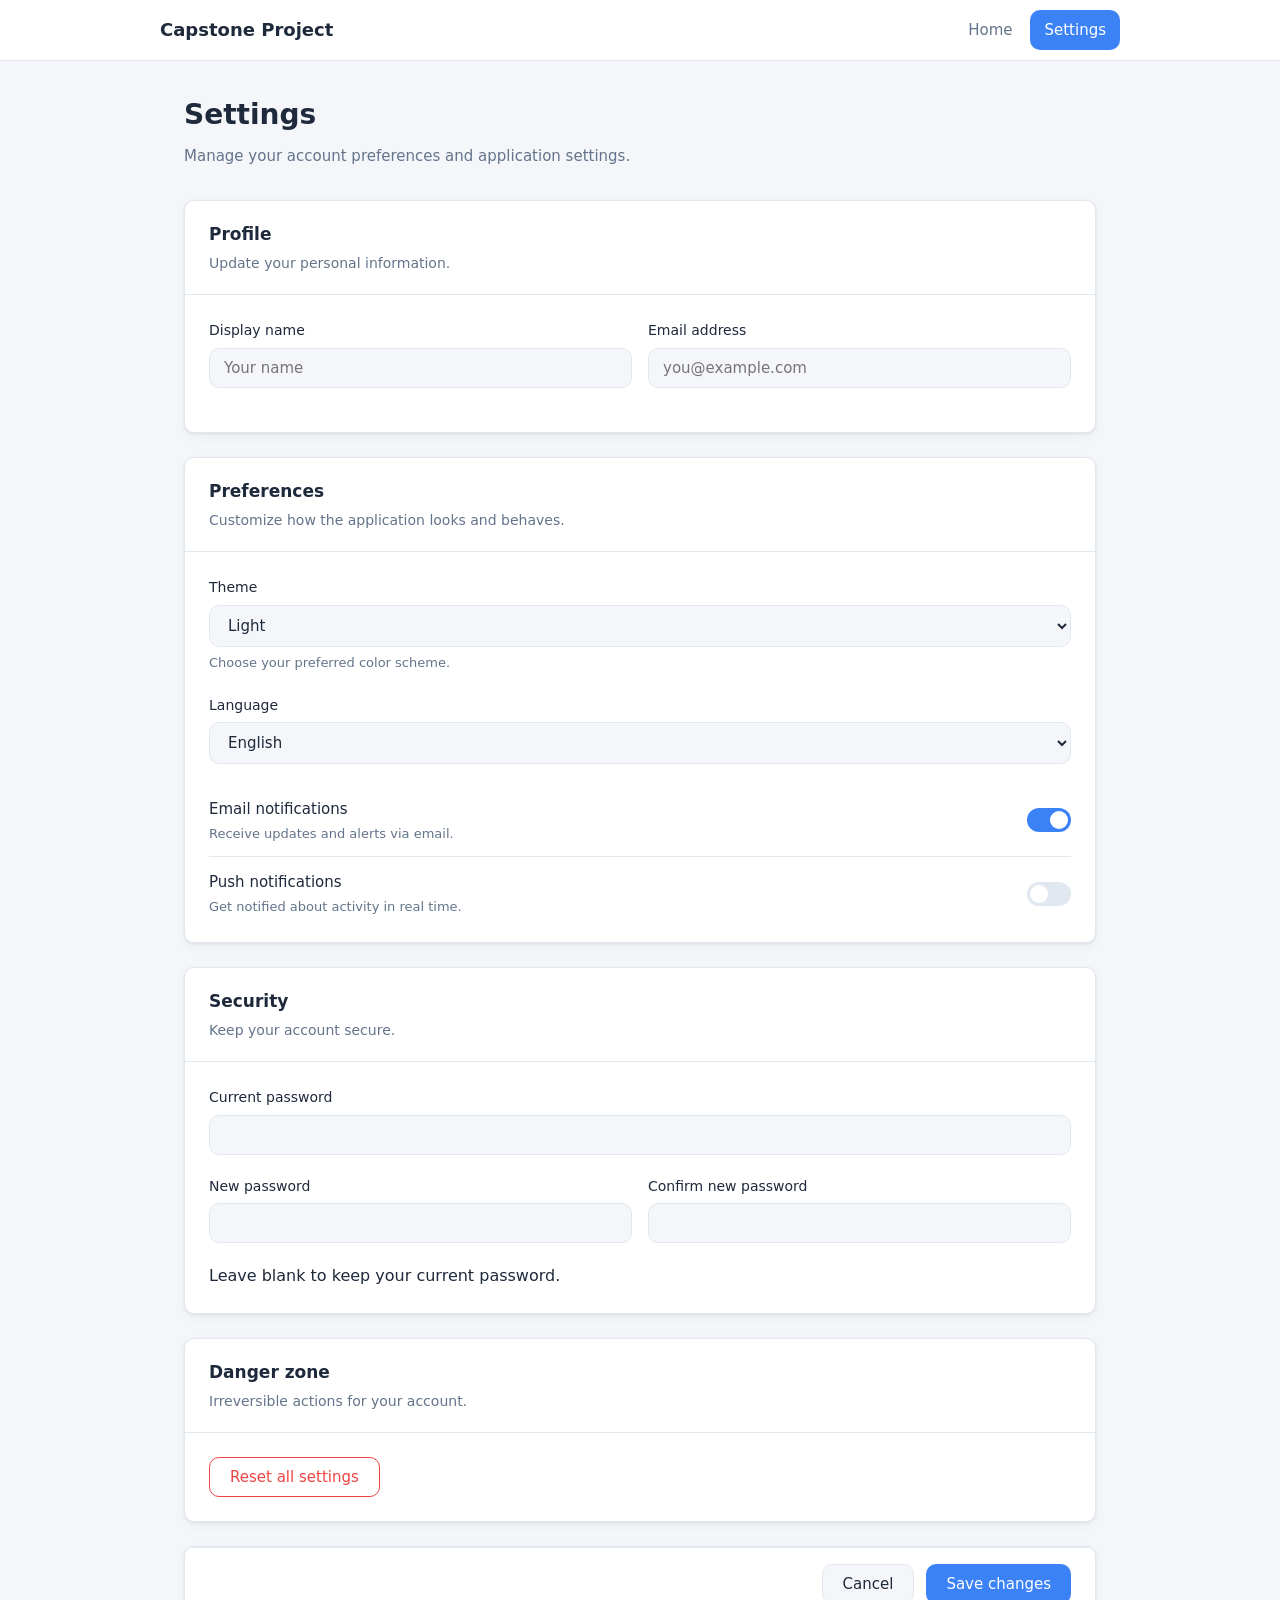
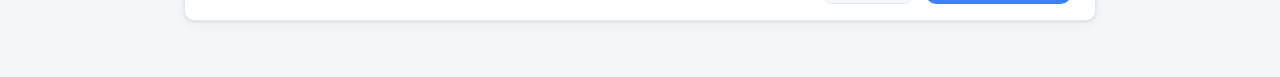
==== settings.html @ afd7aa19 "feat: add settings page using vague AI prompt" ====
<!DOCTYPE html>
<html lang="en">
<head>
    <meta charset="UTF-8">
    <meta name="viewport" content="width=device-width, initial-scale=1.0">
    <title>Settings — Capstone Project</title>
    <link rel="stylesheet" href="css/styles.css">
</head>
<body>
    <header class="app-header">
        <div class="app-header__inner">
            <a href="index.html" class="app-header__brand">Capstone Project</a>
            <nav class="app-nav" aria-label="Main navigation">
                <a href="index.html" class="app-nav__link">Home</a>
                <a href="settings.html" class="app-nav__link app-nav__link--active" aria-current="page">Settings</a>
            </nav>
        </div>
    </header>

    <main>
        <div class="page-header">
            <h1>Settings</h1>
            <p>Manage your account preferences and application settings.</p>
        </div>

        <form id="settings-form" novalidate>
            <section class="card" aria-labelledby="profile-heading">
                <div class="card__header">
                    <h2 id="profile-heading">Profile</h2>
                    <p>Update your personal information.</p>
                </div>
                <div class="card__body">
                    <div class="form-row">
                        <div class="form-group">
                            <label for="display-name">Display name</label>
                            <input type="text" id="display-name" name="displayName" placeholder="Your name" autocomplete="name">
                        </div>
                        <div class="form-group">
                            <label for="email">Email address</label>
                            <input type="email" id="email" name="email" placeholder="you@example.com" autocomplete="email">
                        </div>
                    </div>
                </div>
            </section>

            <section class="card" aria-labelledby="preferences-heading">
                <div class="card__header">
                    <h2 id="preferences-heading">Preferences</h2>
                    <p>Customize how the application looks and behaves.</p>
                </div>
                <div class="card__body">
                    <div class="form-group">
                        <label for="theme">Theme</label>
                        <select id="theme" name="theme">
                            <option value="light">Light</option>
                            <option value="dark">Dark</option>
                            <option value="system">System default</option>
                        </select>
                        <p class="hint">Choose your preferred color scheme.</p>
                    </div>

                    <div class="form-group">
                        <label for="language">Language</label>
                        <select id="language" name="language">
                            <option value="en">English</option>
                            <option value="es">Español</option>
                            <option value="fr">Français</option>
                        </select>
                    </div>

                    <div class="toggle-row">
                        <div class="toggle-row__info">
                            <label for="email-notifications">Email notifications</label>
                            <p>Receive updates and alerts via email.</p>
                        </div>
                        <label class="toggle">
                            <input type="checkbox" id="email-notifications" name="emailNotifications">
                            <span class="toggle__slider"></span>
                        </label>
                    </div>

                    <div class="toggle-row">
                        <div class="toggle-row__info">
                            <label for="push-notifications">Push notifications</label>
                            <p>Get notified about activity in real time.</p>
                        </div>
                        <label class="toggle">
                            <input type="checkbox" id="push-notifications" name="pushNotifications">
                            <span class="toggle__slider"></span>
                        </label>
                    </div>
                </div>
            </section>

            <section class="card" aria-labelledby="security-heading">
                <div class="card__header">
                    <h2 id="security-heading">Security</h2>
                    <p>Keep your account secure.</p>
                </div>
                <div class="card__body">
                    <div class="form-group">
                        <label for="current-password">Current password</label>
                        <input type="password" id="current-password" name="currentPassword" autocomplete="current-password">
                    </div>
                    <div class="form-row">
                        <div class="form-group">
                            <label for="new-password">New password</label>
                            <input type="password" id="new-password" name="newPassword" autocomplete="new-password">
                        </div>
                        <div class="form-group">
                            <label for="confirm-password">Confirm new password</label>
                            <input type="password" id="confirm-password" name="confirmPassword" autocomplete="new-password">
                        </div>
                    </div>
                    <p class="hint">Leave blank to keep your current password.</p>
                </div>
            </section>

            <section class="card" aria-labelledby="danger-heading">
                <div class="card__header">
                    <h2 id="danger-heading">Danger zone</h2>
                    <p>Irreversible actions for your account.</p>
                </div>
                <div class="card__body">
                    <button type="button" class="btn btn--danger" id="reset-settings">Reset all settings</button>
                </div>
            </section>

            <div class="card">
                <div class="card__footer">
                    <button type="button" class="btn btn--secondary" id="cancel-btn">Cancel</button>
                    <button type="submit" class="btn btn--primary">Save changes</button>
                </div>
            </div>
        </form>
    </main>

    <div class="toast" id="toast" role="status" aria-live="polite"></div>

    <script src="js/settings.js"></script>
</body>
</html>
---- css/styles.css ----
*,
*::before,
*::after {
    margin: 0;
    padding: 0;
    box-sizing: border-box;
}

:root {
    --color-bg: #f4f6f9;
    --color-surface: #ffffff;
    --color-border: #e2e8f0;
    --color-text: #1e293b;
    --color-text-muted: #64748b;
    --color-primary: #3b82f6;
    --color-primary-hover: #2563eb;
    --color-danger: #ef4444;
    --color-danger-hover: #dc2626;
    --color-success: #22c55e;
    --radius: 10px;
    --shadow: 0 1px 3px rgba(0, 0, 0, 0.08), 0 4px 12px rgba(0, 0, 0, 0.04);
    --font: system-ui, -apple-system, "Segoe UI", Roboto, sans-serif;
}

[data-theme="dark"] {
    --color-bg: #0f172a;
    --color-surface: #1e293b;
    --color-border: #334155;
    --color-text: #f1f5f9;
    --color-text-muted: #94a3b8;
    --shadow: 0 1px 3px rgba(0, 0, 0, 0.3), 0 4px 12px rgba(0, 0, 0, 0.2);
}

body {
    font-family: var(--font);
    background: var(--color-bg);
    color: var(--color-text);
    line-height: 1.6;
    min-height: 100vh;
}

a {
    color: var(--color-primary);
    text-decoration: none;
}

a:hover {
    text-decoration: underline;
}

/* Layout */

.app-header {
    background: var(--color-surface);
    border-bottom: 1px solid var(--color-border);
    padding: 0 1.5rem;
    position: sticky;
    top: 0;
    z-index: 100;
}

.app-header__inner {
    max-width: 960px;
    margin: 0 auto;
    display: flex;
    align-items: center;
    justify-content: space-between;
    height: 60px;
}

.app-header__brand {
    font-weight: 700;
    font-size: 1.125rem;
    color: var(--color-text);
    text-decoration: none;
}

.app-header__brand:hover {
    text-decoration: none;
}

.app-nav {
    display: flex;
    gap: 0.25rem;
}

.app-nav__link {
    padding: 0.5rem 0.875rem;
    border-radius: var(--radius);
    color: var(--color-text-muted);
    font-size: 0.9375rem;
    font-weight: 500;
    text-decoration: none;
    transition: background 0.15s, color 0.15s;
}

.app-nav__link:hover {
    background: var(--color-bg);
    color: var(--color-text);
    text-decoration: none;
}

.app-nav__link--active {
    background: var(--color-primary);
    color: #fff;
}

.app-nav__link--active:hover {
    background: var(--color-primary-hover);
    color: #fff;
}

main {
    max-width: 960px;
    margin: 0 auto;
    padding: 2rem 1.5rem;
}

.page-header {
    margin-bottom: 2rem;
}

.page-header h1 {
    font-size: 1.75rem;
    font-weight: 700;
    margin-bottom: 0.375rem;
}

.page-header p {
    color: var(--color-text-muted);
    font-size: 0.9375rem;
}

/* Cards & forms */

.card {
    background: var(--color-surface);
    border: 1px solid var(--color-border);
    border-radius: var(--radius);
    box-shadow: var(--shadow);
    margin-bottom: 1.5rem;
    overflow: hidden;
}

.card__header {
    padding: 1.25rem 1.5rem;
    border-bottom: 1px solid var(--color-border);
}

.card__header h2 {
    font-size: 1.0625rem;
    font-weight: 600;
}

.card__header p {
    color: var(--color-text-muted);
    font-size: 0.875rem;
    margin-top: 0.25rem;
}

.card__body {
    padding: 1.5rem;
}

.form-group {
    margin-bottom: 1.25rem;
}

.form-group:last-child {
    margin-bottom: 0;
}

.form-group label {
    display: block;
    font-size: 0.875rem;
    font-weight: 500;
    margin-bottom: 0.375rem;
}

.form-group input[type="text"],
.form-group input[type="email"],
.form-group input[type="password"],
.form-group select {
    width: 100%;
    padding: 0.625rem 0.875rem;
    border: 1px solid var(--color-border);
    border-radius: var(--radius);
    background: var(--color-bg);
    color: var(--color-text);
    font-size: 0.9375rem;
    font-family: inherit;
    transition: border-color 0.15s;
}

.form-group input:focus,
.form-group select:focus {
    outline: none;
    border-color: var(--color-primary);
    box-shadow: 0 0 0 3px rgba(59, 130, 246, 0.15);
}

.form-group .hint {
    font-size: 0.8125rem;
    color: var(--color-text-muted);
    margin-top: 0.375rem;
}

.form-row {
    display: grid;
    grid-template-columns: 1fr 1fr;
    gap: 1rem;
}

.toggle-row {
    display: flex;
    align-items: center;
    justify-content: space-between;
    padding: 0.75rem 0;
    border-bottom: 1px solid var(--color-border);
}

.toggle-row:last-child {
    border-bottom: none;
    padding-bottom: 0;
}

.toggle-row__info label {
    font-weight: 500;
    font-size: 0.9375rem;
    cursor: pointer;
}

.toggle-row__info p {
    font-size: 0.8125rem;
    color: var(--color-text-muted);
    margin-top: 0.125rem;
}

.toggle {
    position: relative;
    width: 44px;
    height: 24px;
    flex-shrink: 0;
}

.toggle input {
    opacity: 0;
    width: 0;
    height: 0;
}

.toggle__slider {
    position: absolute;
    inset: 0;
    background: var(--color-border);
    border-radius: 24px;
    cursor: pointer;
    transition: background 0.2s;
}

.toggle__slider::before {
    content: "";
    position: absolute;
    width: 18px;
    height: 18px;
    left: 3px;
    bottom: 3px;
    background: #fff;
    border-radius: 50%;
    transition: transform 0.2s;
}

.toggle input:checked + .toggle__slider {
    background: var(--color-primary);
}

.toggle input:checked + .toggle__slider::before {
    transform: translateX(20px);
}

.card__footer {
    padding: 1rem 1.5rem;
    border-top: 1px solid var(--color-border);
    display: flex;
    justify-content: flex-end;
    gap: 0.75rem;
}

.btn {
    display: inline-flex;
    align-items: center;
    justify-content: center;
    padding: 0.625rem 1.25rem;
    border: none;
    border-radius: var(--radius);
    font-size: 0.9375rem;
    font-weight: 500;
    font-family: inherit;
    cursor: pointer;
    transition: background 0.15s, opacity 0.15s;
}

.btn--primary {
    background: var(--color-primary);
    color: #fff;
}

.btn--primary:hover {
    background: var(--color-primary-hover);
}

.btn--secondary {
    background: var(--color-bg);
    color: var(--color-text);
    border: 1px solid var(--color-border);
}

.btn--secondary:hover {
    opacity: 0.85;
}

.btn--danger {
    background: transparent;
    color: var(--color-danger);
    border: 1px solid var(--color-danger);
}

.btn--danger:hover {
    background: var(--color-danger);
    color: #fff;
}

.toast {
    position: fixed;
    bottom: 1.5rem;
    right: 1.5rem;
    background: var(--color-text);
    color: var(--color-bg);
    padding: 0.875rem 1.25rem;
    border-radius: var(--radius);
    font-size: 0.9375rem;
    box-shadow: var(--shadow);
    opacity: 0;
    transform: translateY(10px);
    transition: opacity 0.3s, transform 0.3s;
    pointer-events: none;
    z-index: 200;
}

.toast--visible {
    opacity: 1;
    transform: translateY(0);
}

.hero {
    text-align: center;
    padding: 4rem 1rem;
}

.hero h1 {
    font-size: 2.25rem;
    font-weight: 700;
    margin-bottom: 0.75rem;
}

.hero p {
    color: var(--color-text-muted);
    font-size: 1.0625rem;
    max-width: 480px;
    margin: 0 auto 2rem;
}

@media (max-width: 600px) {
    .form-row {
        grid-template-columns: 1fr;
    }

    .app-header__inner {
        flex-direction: column;
        height: auto;
        padding: 0.75rem 0;
        gap: 0.5rem;
    }
}
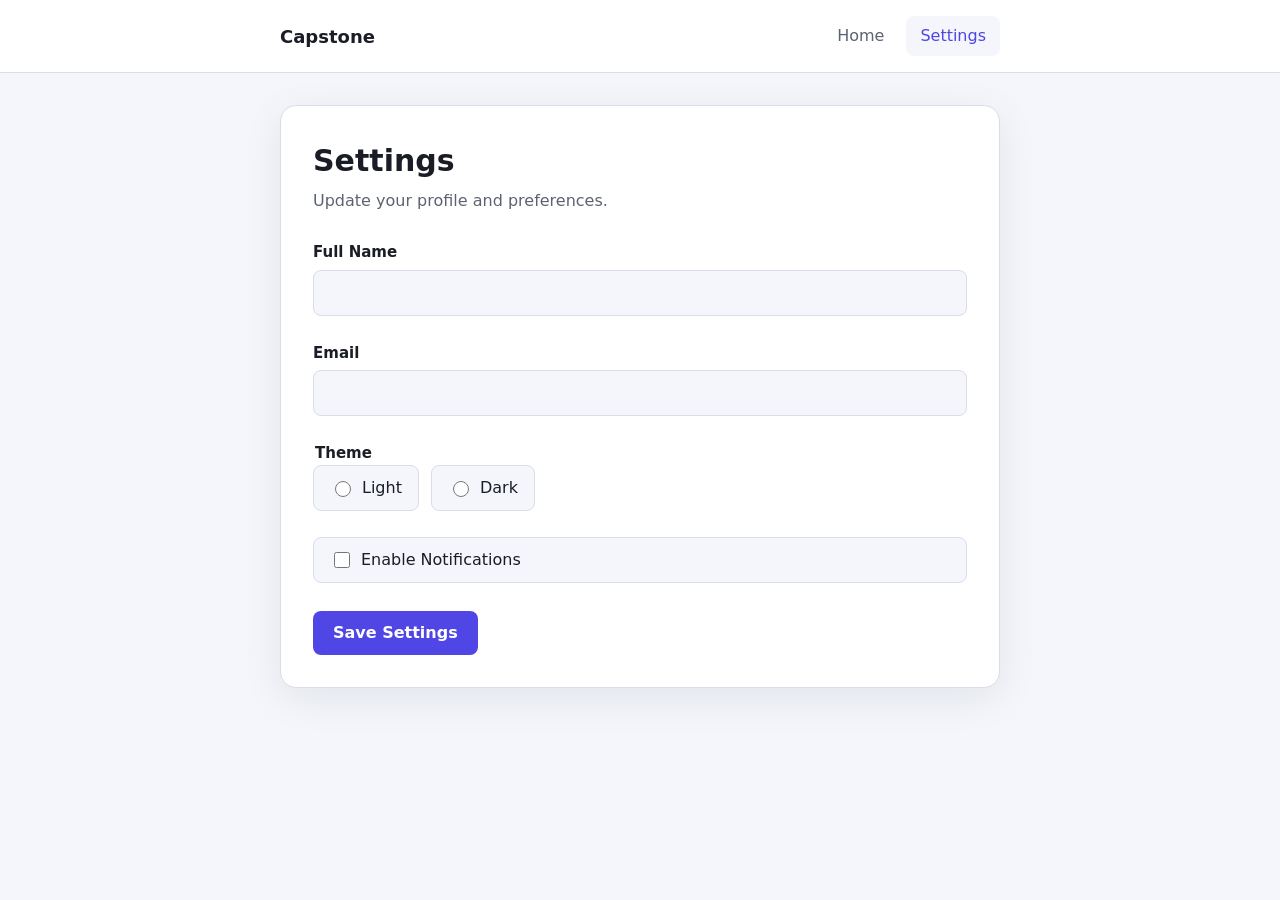
==== commit 7518e8b9: "feat: add validated settings page with accessibility" ====
--- a/settings.html
+++ b/settings.html
@@ -1,142 +1,120 @@
 <!DOCTYPE html>
 <html lang="en">
-<head>
-    <meta charset="UTF-8">
-    <meta name="viewport" content="width=device-width, initial-scale=1.0">
+  <head>
+    <meta charset="UTF-8" />
+    <meta name="viewport" content="width=device-width, initial-scale=1.0" />
     <title>Settings — Capstone Project</title>
-    <link rel="stylesheet" href="css/styles.css">
-</head>
-<body>
-    <header class="app-header">
-        <div class="app-header__inner">
-            <a href="index.html" class="app-header__brand">Capstone Project</a>
-            <nav class="app-nav" aria-label="Main navigation">
-                <a href="index.html" class="app-nav__link">Home</a>
-                <a href="settings.html" class="app-nav__link app-nav__link--active" aria-current="page">Settings</a>
-            </nav>
-        </div>
+    <link rel="stylesheet" href="css/style.css" />
+  </head>
+  <body>
+    <header class="site-header">
+      <div class="container site-header__inner">
+        <a class="site-header__brand" href="index.html">Capstone</a>
+        <nav class="site-nav" aria-label="Main navigation">
+          <a class="site-nav__link" href="index.html">Home</a>
+          <a class="site-nav__link site-nav__link--active" href="settings.html">Settings</a>
+        </nav>
+      </div>
     </header>
 
-    <main>
-        <div class="page-header">
-            <h1>Settings</h1>
-            <p>Manage your account preferences and application settings.</p>
-        </div>
+    <main class="container page">
+      <section class="card settings-card" aria-labelledby="settings-heading">
+        <header class="settings-card__header">
+          <h1 id="settings-heading">Settings</h1>
+          <p class="settings-card__subtitle">Update your profile and preferences.</p>
+        </header>
 
-        <form id="settings-form" novalidate>
-            <section class="card" aria-labelledby="profile-heading">
-                <div class="card__header">
-                    <h2 id="profile-heading">Profile</h2>
-                    <p>Update your personal information.</p>
-                </div>
-                <div class="card__body">
-                    <div class="form-row">
-                        <div class="form-group">
-                            <label for="display-name">Display name</label>
-                            <input type="text" id="display-name" name="displayName" placeholder="Your name" autocomplete="name">
-                        </div>
-                        <div class="form-group">
-                            <label for="email">Email address</label>
-                            <input type="email" id="email" name="email" placeholder="you@example.com" autocomplete="email">
-                        </div>
-                    </div>
-                </div>
-            </section>
+        <div
+          id="form-status"
+          class="form-status"
+          role="status"
+          aria-live="polite"
+          hidden
+        ></div>
 
-            <section class="card" aria-labelledby="preferences-heading">
-                <div class="card__header">
-                    <h2 id="preferences-heading">Preferences</h2>
-                    <p>Customize how the application looks and behaves.</p>
-                </div>
-                <div class="card__body">
-                    <div class="form-group">
-                        <label for="theme">Theme</label>
-                        <select id="theme" name="theme">
-                            <option value="light">Light</option>
-                            <option value="dark">Dark</option>
-                            <option value="system">System default</option>
-                        </select>
-                        <p class="hint">Choose your preferred color scheme.</p>
-                    </div>
+        <form id="settings-form" class="settings-form" novalidate>
+          <div class="form-field">
+            <label class="form-field__label" for="full-name">Full Name</label>
+            <input
+              class="form-field__input"
+              type="text"
+              id="full-name"
+              name="fullName"
+              autocomplete="name"
+              required
+              aria-invalid="false"
+              aria-describedby="full-name-error"
+            />
+            <p class="form-field__error" id="full-name-error" role="alert"></p>
+          </div>
 
-                    <div class="form-group">
-                        <label for="language">Language</label>
-                        <select id="language" name="language">
-                            <option value="en">English</option>
-                            <option value="es">Español</option>
-                            <option value="fr">Français</option>
-                        </select>
-                    </div>
+          <div class="form-field">
+            <label class="form-field__label" for="email">Email</label>
+            <input
+              class="form-field__input"
+              type="email"
+              id="email"
+              name="email"
+              autocomplete="email"
+              required
+              aria-invalid="false"
+              aria-describedby="email-error"
+            />
+            <p class="form-field__error" id="email-error" role="alert"></p>
+          </div>
 
-                    <div class="toggle-row">
-                        <div class="toggle-row__info">
-                            <label for="email-notifications">Email notifications</label>
-                            <p>Receive updates and alerts via email.</p>
-                        </div>
-                        <label class="toggle">
-                            <input type="checkbox" id="email-notifications" name="emailNotifications">
-                            <span class="toggle__slider"></span>
-                        </label>
-                    </div>
+          <fieldset class="form-field form-field--fieldset">
+            <legend class="form-field__label" id="theme-label">Theme</legend>
+            <div
+              class="radio-group"
+              id="theme-group"
+              role="radiogroup"
+              aria-labelledby="theme-label"
+              aria-describedby="theme-error"
+              aria-invalid="false"
+            >
+              <label class="radio-option">
+                <input
+                  type="radio"
+                  name="theme"
+                  value="light"
+                  id="theme-light"
+                />
+                <span>Light</span>
+              </label>
+              <label class="radio-option">
+                <input
+                  type="radio"
+                  name="theme"
+                  value="dark"
+                  id="theme-dark"
+                />
+                <span>Dark</span>
+              </label>
+            </div>
+            <p class="form-field__error" id="theme-error" role="alert"></p>
+          </fieldset>
 
-                    <div class="toggle-row">
-                        <div class="toggle-row__info">
-                            <label for="push-notifications">Push notifications</label>
-                            <p>Get notified about activity in real time.</p>
-                        </div>
-                        <label class="toggle">
-                            <input type="checkbox" id="push-notifications" name="pushNotifications">
-                            <span class="toggle__slider"></span>
-                        </label>
-                    </div>
-                </div>
-            </section>
+          <div class="form-field form-field--checkbox">
+            <label class="checkbox-option" for="notifications">
+              <input
+                type="checkbox"
+                id="notifications"
+                name="notifications"
+              />
+              <span>Enable Notifications</span>
+            </label>
+          </div>
 
-            <section class="card" aria-labelledby="security-heading">
-                <div class="card__header">
-                    <h2 id="security-heading">Security</h2>
-                    <p>Keep your account secure.</p>
-                </div>
-                <div class="card__body">
-                    <div class="form-group">
-                        <label for="current-password">Current password</label>
-                        <input type="password" id="current-password" name="currentPassword" autocomplete="current-password">
-                    </div>
-                    <div class="form-row">
-                        <div class="form-group">
-                            <label for="new-password">New password</label>
-                            <input type="password" id="new-password" name="newPassword" autocomplete="new-password">
-                        </div>
-                        <div class="form-group">
-                            <label for="confirm-password">Confirm new password</label>
-                            <input type="password" id="confirm-password" name="confirmPassword" autocomplete="new-password">
-                        </div>
-                    </div>
-                    <p class="hint">Leave blank to keep your current password.</p>
-                </div>
-            </section>
-
-            <section class="card" aria-labelledby="danger-heading">
-                <div class="card__header">
-                    <h2 id="danger-heading">Danger zone</h2>
-                    <p>Irreversible actions for your account.</p>
-                </div>
-                <div class="card__body">
-                    <button type="button" class="btn btn--danger" id="reset-settings">Reset all settings</button>
-                </div>
-            </section>
-
-            <div class="card">
-                <div class="card__footer">
-                    <button type="button" class="btn btn--secondary" id="cancel-btn">Cancel</button>
-                    <button type="submit" class="btn btn--primary">Save changes</button>
-                </div>
-            </div>
+          <div class="form-actions">
+            <button class="btn btn--primary" type="submit" id="save-btn">
+              Save Settings
+            </button>
+          </div>
         </form>
+      </section>
     </main>
 
-    <div class="toast" id="toast" role="status" aria-live="polite"></div>
-
     <script src="js/settings.js"></script>
-</body>
+  </body>
 </html>
--- a/css/style.css
+++ b/css/style.css
@@ -0,0 +1,363 @@
+/* ------------------------------------------------------------------ */
+/* Design tokens                                                      */
+/* ------------------------------------------------------------------ */
+
+:root {
+  --color-bg: #f4f6fb;
+  --color-surface: #ffffff;
+  --color-text: #1a1d26;
+  --color-text-muted: #5c6370;
+  --color-border: #d8dde8;
+  --color-primary: #4f46e5;
+  --color-primary-hover: #4338ca;
+  --color-primary-focus: rgba(79, 70, 229, 0.35);
+  --color-error: #dc2626;
+  --color-error-bg: #fef2f2;
+  --color-success: #15803d;
+  --color-success-bg: #f0fdf4;
+  --shadow-card: 0 10px 40px rgba(15, 23, 42, 0.08);
+  --radius-sm: 8px;
+  --radius-md: 12px;
+  --radius-lg: 16px;
+  --font-sans: system-ui, -apple-system, "Segoe UI", Roboto, sans-serif;
+  --transition: 150ms ease;
+}
+
+[data-theme="dark"] {
+  --color-bg: #0f1219;
+  --color-surface: #1a1f2e;
+  --color-text: #eef1f8;
+  --color-text-muted: #9aa3b5;
+  --color-border: #2d3548;
+  --color-primary: #818cf8;
+  --color-primary-hover: #a5b4fc;
+  --color-primary-focus: rgba(129, 140, 248, 0.4);
+  --color-error: #f87171;
+  --color-error-bg: rgba(220, 38, 38, 0.12);
+  --color-success: #4ade80;
+  --color-success-bg: rgba(21, 128, 61, 0.15);
+  --shadow-card: 0 10px 40px rgba(0, 0, 0, 0.35);
+}
+
+/* ------------------------------------------------------------------ */
+/* Base                                                               */
+/* ------------------------------------------------------------------ */
+
+*,
+*::before,
+*::after {
+  box-sizing: border-box;
+}
+
+html {
+  font-size: 16px;
+}
+
+body {
+  margin: 0;
+  min-height: 100vh;
+  font-family: var(--font-sans);
+  line-height: 1.5;
+  color: var(--color-text);
+  background: var(--color-bg);
+  transition: background-color var(--transition), color var(--transition);
+}
+
+.container {
+  width: min(100% - 2rem, 720px);
+  margin-inline: auto;
+}
+
+.page {
+  padding-block: 2rem 3rem;
+}
+
+/* ------------------------------------------------------------------ */
+/* Header & navigation                                                */
+/* ------------------------------------------------------------------ */
+
+.site-header {
+  border-bottom: 1px solid var(--color-border);
+  background: var(--color-surface);
+}
+
+.site-header__inner {
+  display: flex;
+  align-items: center;
+  justify-content: space-between;
+  gap: 1rem;
+  padding-block: 1rem;
+}
+
+.site-header__brand {
+  font-weight: 700;
+  font-size: 1.125rem;
+  color: var(--color-text);
+  text-decoration: none;
+}
+
+.site-nav {
+  display: flex;
+  gap: 0.5rem;
+}
+
+.site-nav__link {
+  padding: 0.5rem 0.875rem;
+  border-radius: var(--radius-sm);
+  color: var(--color-text-muted);
+  text-decoration: none;
+  font-weight: 500;
+  transition: color var(--transition), background-color var(--transition);
+}
+
+.site-nav__link:hover {
+  color: var(--color-text);
+  background: var(--color-bg);
+}
+
+.site-nav__link--active {
+  color: var(--color-primary);
+  background: var(--color-bg);
+}
+
+.site-nav__link:focus-visible {
+  outline: 2px solid var(--color-primary);
+  outline-offset: 2px;
+}
+
+/* ------------------------------------------------------------------ */
+/* Card                                                               */
+/* ------------------------------------------------------------------ */
+
+.card {
+  background: var(--color-surface);
+  border: 1px solid var(--color-border);
+  border-radius: var(--radius-lg);
+  box-shadow: var(--shadow-card);
+  padding: 2rem;
+}
+
+.hero-card h1 {
+  margin: 0 0 0.75rem;
+  font-size: clamp(1.75rem, 4vw, 2.25rem);
+}
+
+.hero-card__text {
+  margin: 0 0 1.5rem;
+  color: var(--color-text-muted);
+  max-width: 42ch;
+}
+
+.settings-card__header {
+  margin-bottom: 1.75rem;
+}
+
+.settings-card__header h1 {
+  margin: 0 0 0.375rem;
+  font-size: clamp(1.5rem, 3vw, 1.875rem);
+}
+
+.settings-card__subtitle {
+  margin: 0;
+  color: var(--color-text-muted);
+}
+
+/* ------------------------------------------------------------------ */
+/* Form                                                               */
+/* ------------------------------------------------------------------ */
+
+.settings-form {
+  display: flex;
+  flex-direction: column;
+  gap: 1.25rem;
+}
+
+.form-field {
+  display: flex;
+  flex-direction: column;
+  gap: 0.375rem;
+}
+
+.form-field--fieldset {
+  border: none;
+  margin: 0;
+  padding: 0;
+}
+
+.form-field__label {
+  font-weight: 600;
+  font-size: 0.9375rem;
+}
+
+.form-field__input {
+  width: 100%;
+  padding: 0.625rem 0.875rem;
+  border: 1px solid var(--color-border);
+  border-radius: var(--radius-sm);
+  font: inherit;
+  color: var(--color-text);
+  background: var(--color-bg);
+  transition: border-color var(--transition), box-shadow var(--transition);
+}
+
+.radio-group[aria-invalid="true"] .radio-option {
+  border-color: var(--color-error);
+}
+
+.form-field__input:focus-visible {
+  outline: none;
+  border-color: var(--color-primary);
+  box-shadow: 0 0 0 3px var(--color-primary-focus);
+}
+
+.form-field__input[aria-invalid="true"] {
+  border-color: var(--color-error);
+}
+
+.form-field__input[aria-invalid="true"]:focus-visible {
+  box-shadow: 0 0 0 3px rgba(220, 38, 38, 0.25);
+}
+
+.form-field__error {
+  min-height: 1.25rem;
+  margin: 0;
+  font-size: 0.8125rem;
+  color: var(--color-error);
+}
+
+.form-field__error:empty {
+  min-height: 0;
+}
+
+.radio-group {
+  display: flex;
+  flex-wrap: wrap;
+  gap: 0.75rem;
+}
+
+.radio-option,
+.checkbox-option {
+  display: inline-flex;
+  align-items: center;
+  gap: 0.5rem;
+  padding: 0.625rem 1rem;
+  border: 1px solid var(--color-border);
+  border-radius: var(--radius-sm);
+  background: var(--color-bg);
+  cursor: pointer;
+  font-weight: 500;
+  transition: border-color var(--transition), background-color var(--transition);
+}
+
+.radio-option:has(input:checked),
+.checkbox-option:has(input:checked) {
+  border-color: var(--color-primary);
+  background: var(--color-bg);
+}
+
+.radio-option input,
+.checkbox-option input {
+  width: 1rem;
+  height: 1rem;
+  accent-color: var(--color-primary);
+  cursor: pointer;
+}
+
+.radio-option:focus-within,
+.checkbox-option:focus-within {
+  outline: 2px solid var(--color-primary);
+  outline-offset: 2px;
+}
+
+.form-actions {
+  margin-top: 0.5rem;
+}
+
+/* ------------------------------------------------------------------ */
+/* Buttons & status                                                   */
+/* ------------------------------------------------------------------ */
+
+.btn {
+  display: inline-flex;
+  align-items: center;
+  justify-content: center;
+  gap: 0.5rem;
+  padding: 0.625rem 1.25rem;
+  border: none;
+  border-radius: var(--radius-sm);
+  font: inherit;
+  font-weight: 600;
+  cursor: pointer;
+  text-decoration: none;
+  transition: background-color var(--transition), opacity var(--transition);
+}
+
+.btn--primary {
+  color: #ffffff;
+  background: var(--color-primary);
+}
+
+[data-theme="dark"] .btn--primary {
+  color: #0f1219;
+}
+
+.btn--primary:hover:not(:disabled) {
+  background: var(--color-primary-hover);
+}
+
+.btn--primary:focus-visible {
+  outline: 2px solid var(--color-primary);
+  outline-offset: 2px;
+}
+
+.btn--primary:disabled {
+  opacity: 0.6;
+  cursor: not-allowed;
+}
+
+.form-status {
+  margin-bottom: 1.25rem;
+  padding: 0.75rem 1rem;
+  border-radius: var(--radius-sm);
+  font-size: 0.9375rem;
+  font-weight: 500;
+}
+
+.form-status--success {
+  color: var(--color-success);
+  background: var(--color-success-bg);
+  border: 1px solid var(--color-success);
+}
+
+.form-status--error {
+  color: var(--color-error);
+  background: var(--color-error-bg);
+  border: 1px solid var(--color-error);
+}
+
+/* ------------------------------------------------------------------ */
+/* Responsive                                                         */
+/* ------------------------------------------------------------------ */
+
+@media (max-width: 480px) {
+  .card {
+    padding: 1.25rem;
+  }
+
+  .site-header__inner {
+    flex-direction: column;
+    align-items: flex-start;
+  }
+
+  .radio-group {
+    flex-direction: column;
+  }
+
+  .radio-option {
+    width: 100%;
+  }
+
+  .btn--primary {
+    width: 100%;
+  }
+}
